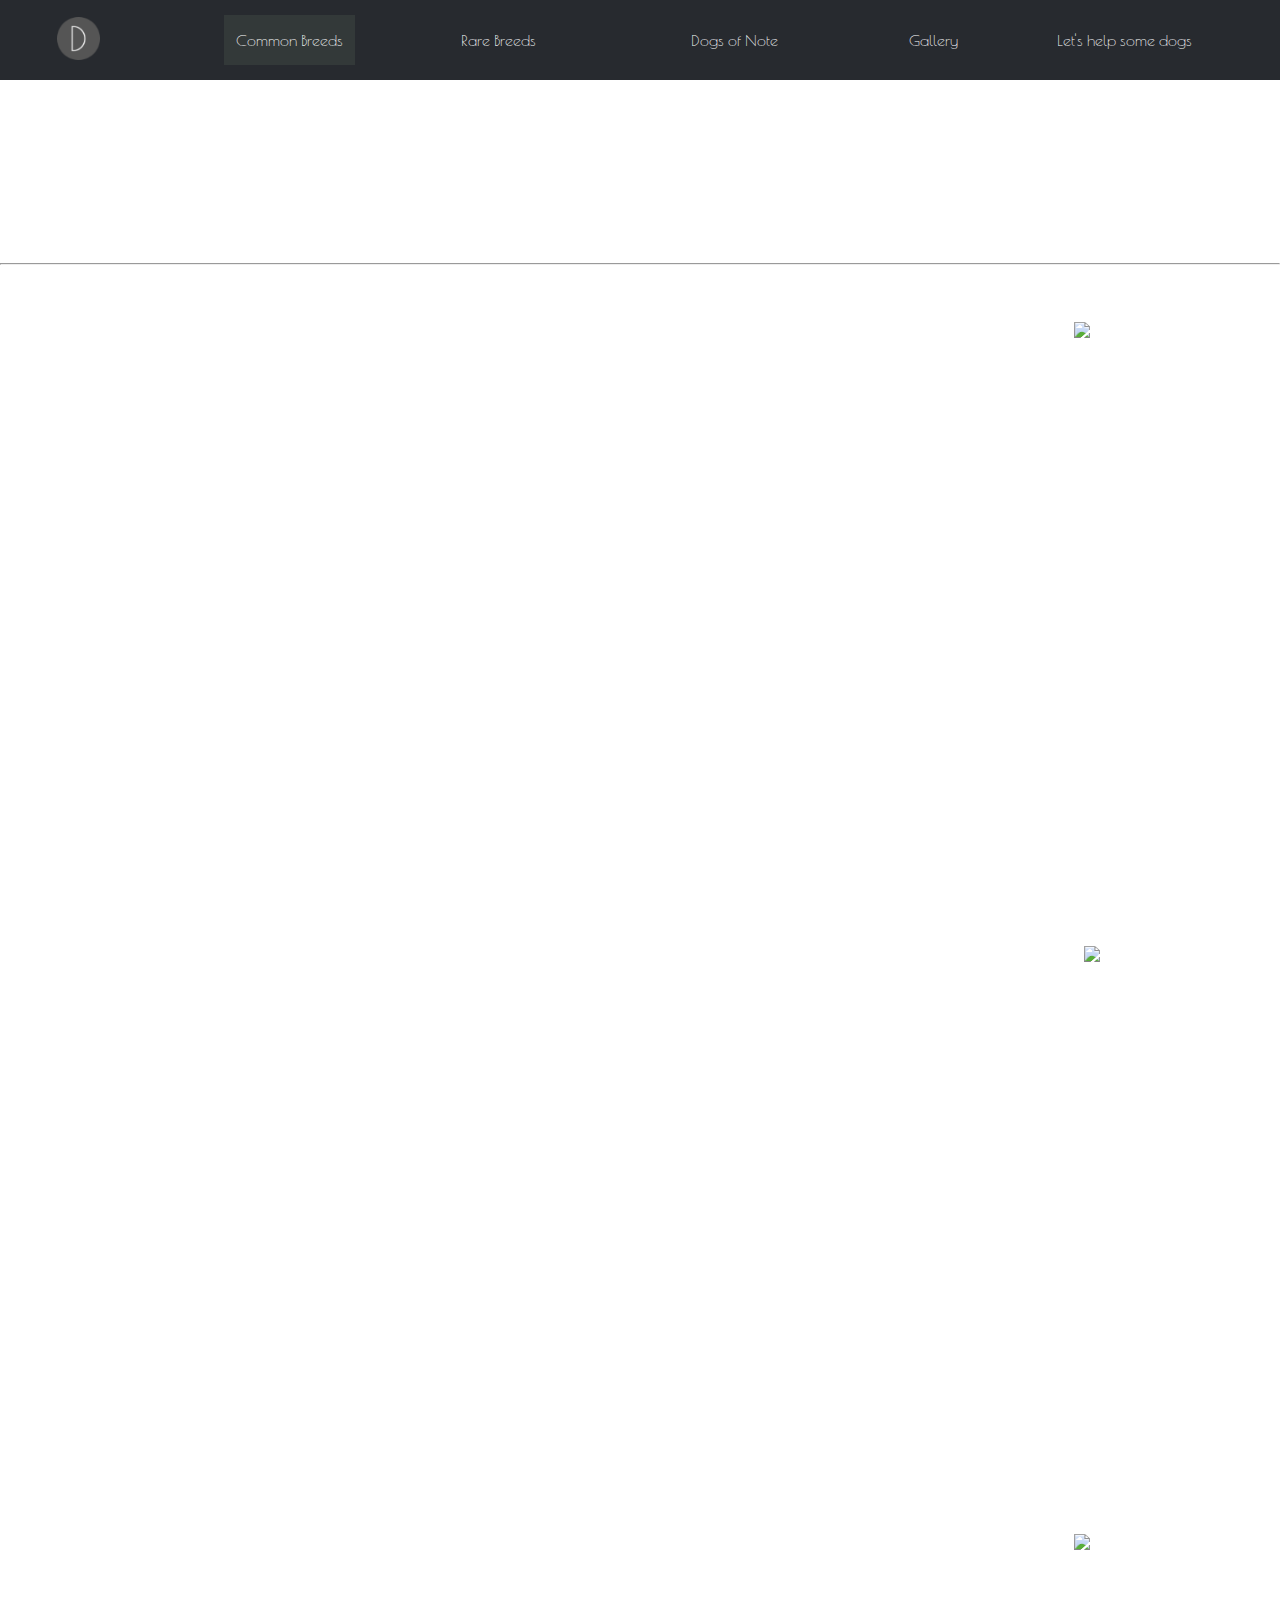
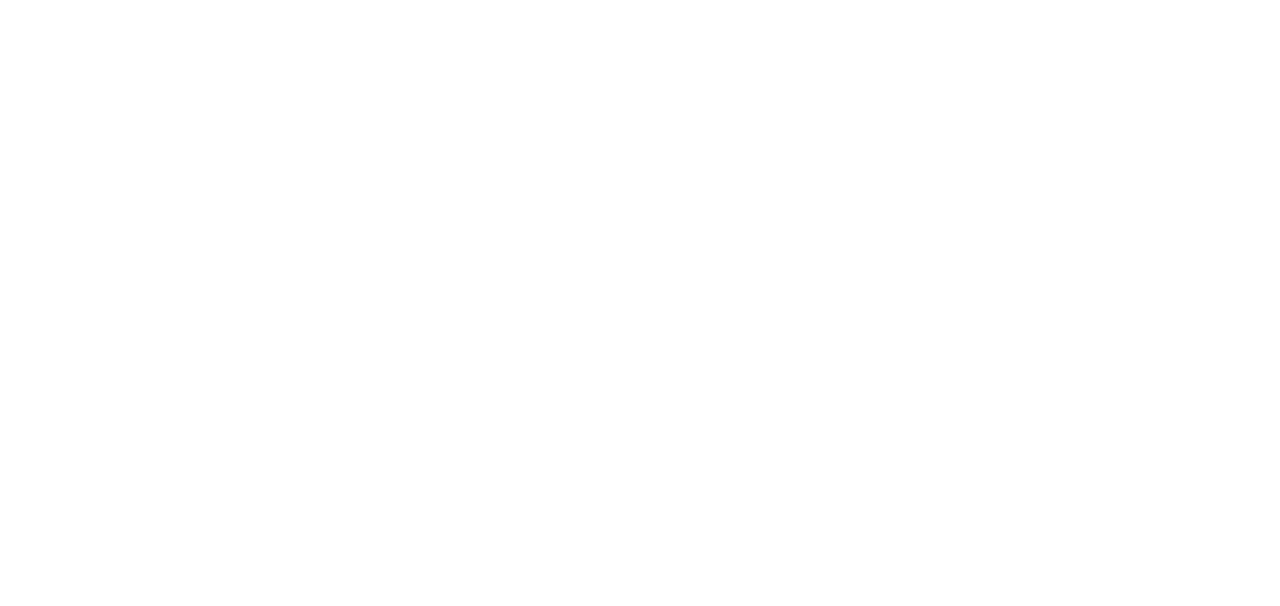
==== Common Breeds.html @ 8efbbf67 "Extracting folder contents" ====
<!DOCTYPE HTML>
<html lang="en">
    <head>
        <meta charset="UTF-8">
        <meta name="viewport" content="width=device-width, initial-scale=1">

        <link rel="preconnect" href="https://fonts.gstatic.com">
        <link href="https://fonts.googleapis.com/css2?family=Poiret+One&display=swap" rel="stylesheet">
        <link href="https://fonts.googleapis.com/css2?family=Nanum+Myeongjo&display=swap" rel="stylesheet">

        <link rel="shortcut icon" href="d.ico">
        <link rel="stylesheet" href="Stylesheet.css">

        <title>Common Breeds of Dogs</title>
    </head>
 
    <body>

        <table class="fold">
            <tr>
                <td><a href="Home Page.html" title="Home Page">
                <img src="d.ico" alt="D" id="homebutton"></a></td>
                <td><a href="Common Breeds.html" class="current" title="Common Breeds" id="commonbutton">Common Breeds</a></td>
                <td><a href="Rare Breeds.html" title="Rare Breeds" id="rarebutton">Rare Breeds</a></td>
                <td><a href="Dogs of Note.html" title="Dogs of Note" id="bestbutton">Dogs of Note</a></td>
                <td><a href="Gallery.html" title="Gallery" id="gallerybutton">Gallery</a></td>
                <td><a href="Help Some Dogs.html" title="Help Dogs" id="helpbutton">Let's help some dogs</a></td>
                
            </tr>
        </table>

        <div>
            <h1 id="heading">Common Breeds</h1>            
        </div>

        <section> 
            <br>
            <br>
            <table class="one">
                <tr>
                    <td><h3>Labrador Retrievers</h3></td> 
                    <td><h3>Cocker Spaniels</h3></td>
                    <td><h3>French Bulldogs</h3></td>
                </tr>

                <tr>
                    <td class="indent" ><a href="#lab" title="Labrador information" style="color:white">Information</a> | <a href="Gallery.html#focusgold" title="More images" style="color:white">Gallery</a></td>
                    <td class="indent" ><a href="#spans" title="Cocker Spaniel information" style="color:white">Information</a> | <a href="Gallery.html#gold" title="More images" style="color:white">Gallery</a></td>
                    <td class="indent" ><a href="#french" title="French Bulldog information" style="color:white">Information</a> | <a href="Gallery.html#paw" title="More images" style="color:white">Gallery</a></td>
            </table>
        </section>

        <br>
        <br>
        <hr>
        
        

        <table class="two">
            <tr>
                <td></td>
                <td></td>
            </tr>
            <tr class="diff-font">
                <td><h2 id="lab">Labrador Retriever</h2>
                    <br>
                    Labrador retrievers were originally bred in the UK as gun dogs in the 1890s, from Canadian fishing dogs. They are 
                    medium sized dogs, weighing around 30 kg, and they come in three main colours: yellow, chocolate/liver, or black. <br>
                    There are two main breeding lines: show and working, and they have differences in appearance. Show dogs are stockier, 
                    with fuller faces and less energetic temperaments. Working lines are leaner with longer faces and require more stimulation. 
                    Both lines are excellent swimmers, helped by their waterproof coats and webbed toes, which also help them in snowier climate.<br>
                    Because of their friendly and calm nature, Labradors are frequently used as therapy dogs, whilst their intelligence and loyalty
                    makes them ideal dogs for use in the Armed Forces and the police. Their biggest health risk is obesity, with over 25% of all 
                    Labradors in the US being classed as overweight. This issue is exacerbated by the fact that they are often motivated by food, 
                    and that they are very happy to be lazier than is good for them. <br>Over 40,000 registrations of Labradors were made with the UK 
                    Kennel Club in 2020.  </td>
                <td><img src="gallery/choclabtea.jpg" alt="Labrador on a chair"></td>
            </tr>
            <tr class="diff-font">
                <td><h2 id="spans">Cocker Spaniel</h2>
                    <br>
                    Cocker Spaniels are small dogs, originally bred as gun dogs to flush the birds into the air. There are two lines to 
                    this breed: English and American. The American line is smaller and with a smaller head, while the English line is 
                    taller and narrower. Within the English line, there is an additional strain of working cockers. The first mention of 
                    reference to this breed is in 14th century writings (written as “spaynels”), and the English line was first recognised
                    by the Kennel Club in 1892. The breed is certainly well-established. <br>
                    Cockers can have a variety of colours, from all black to all white, passing through tricolor on the way. They weigh
                    around 15 kg. Their ears can be long and folded, which makes the breed more prone to ear infections. The average 
                    lifespan of the breed is well over 10 years. <br>
                    In 2020 there were 25,000 registrations of cocker spaniels with the Kennel Club. </td> 
                <td><img src="gallery/spanball.jpg" alt="Black cocker spaniel with a ball"></td>
                
            </tr>
            <tr>
                <td></td>
                <td></td>
            </tr>
            <tr class="diff-font">
                <td><h2 id="french">French Bulldog</h2>
                    <br>
                    French Bulldogs are the result of crossbreeding between toy bulldogs in the UK and local ratters in Paris in the mid 
                    1800s. Pre 1835, these dogs were originally used for blood sports such as bull baiting, but when these games were 
                    outlawed the bulldogs then became companions. Terriers were then added to the breed, bringing with them the long 
                    straight ears. They are stocky and compact and with a mild and friendly personality. According to the American Kennel
                    Club, the breed should be muscular, with a smooth, wrinkly coat, a large head, bat ears, and should weigh around 13 kg.
                    Colours can be brindle, fawn, cream or a combination of the above. <br>Because of the breeding as companions, French
                    bulldogs are very people orientated, which can make them prone to separation anxiety, although it makes them much
                    easier to train. Their short legs make it difficult to get out of bodies of water, so even though they love to swim,
                    they have been known to drown after falling into pools. <br>Because of their huge rise in popularity, selective breeding has caused
                    this breed to be disproportionately affected by some health issues, including airway obstructive syndrome and ear 
                    infections, and their single layer thin coat makes it impossible for them to regulate their temperature – heat 
                    strokes are not uncommon. Their average lifespan is around 10 years. <br>In 2020, there were just under 40,000 French 
                    bulldogs registered with the Kennel Club in the UK. 
                    </td>
                <td><img src="gallery/bullbone.jpg" alt="French bulldog with a bone"></td>
            </tr>
        </table>
        
        <div>
            <a id="previous" href="Home Page.html">Previous</a>
            <a id="next" href="Rare Breeds.html">Next</a>        </div>

        <style>
            img[src="gallery/choclabtea.jpg"] { height: 30em; float: right; padding: 50px;}
            img[src="gallery/spanball.jpg"] { height: 30em; float: right; padding: 70px 30px 70px 60px;}
            img[src="gallery/bullbone.jpg"] { height: 30em; float: right; padding: 50px;}
            #cshead {clear: both;}

            section > article > p {font-size: 15pt}

            #link {color:white; text-decoration: none;}

            body {background-image: url("gallery/jaccob-mckay-V1RsAnPYwMo-unsplash.jpg"); background-repeat: no-repeat; background-attachment: fixed; background-size: cover;
            color: white;}

            
            
        </style>



 </html>
---- Stylesheet.css ----
* {margin: 0px; box-sizing: border-box;}

body {font-family: "Poiret One", cursive;}
tr.diff-font {font-size: 15pt;}

article, section > h2 {padding-left: 1em;}
section > h2 {font-variant: bold;}

ul {font-size: 14pt;}
li.indent {text-indent: 3em; font-style: italics; color: black;}
li.indent:hover {color: rgb(70, 116, 116)}

table.fold {width: 100%; border: none; padding: 0; background: rgb(39, 42, 47); overflow: hidden; border-collapse: collapse;}
td a {display: inline-block; text-align: center; text-decoration: none; color: white;}
td a.current {background: rgb(51, 57, 57);}
td a:hover {text-decoration: underline;}
table.one {width:100%; padding: 0 75px 0 200px;}
table.two {width: 100%; padding: 0 50px 0 50px;}
table.three {width: 100%; padding: 0 75px 0 300px;}

#homebutton {height: 75px; padding: 1em 3.5em 1em 3.5em;}
#commonbutton {padding: 1em 0.75em 1em 0.75em;}
#rarebutton {padding: 1em 3em 1em 3em;}
#bestbutton {padding: 1em 2em 1em 2em;}
#helpbutton {padding: 1em 1em 1em 1em; }
#gallerybutton {padding: 1em 2em 1em 2em;}

#centralimage {width: 100%}


#heading {font:8vw; padding-top: 0.4em; text-align: center;}
#next {color:white; float: right; padding: 3em 5em;}
#previous {color:white; float: left; padding: 3em 5em;}

div {padding: 5px;}
div.main {width: 100%; height: 300px;}
div.footer {clear: both;}
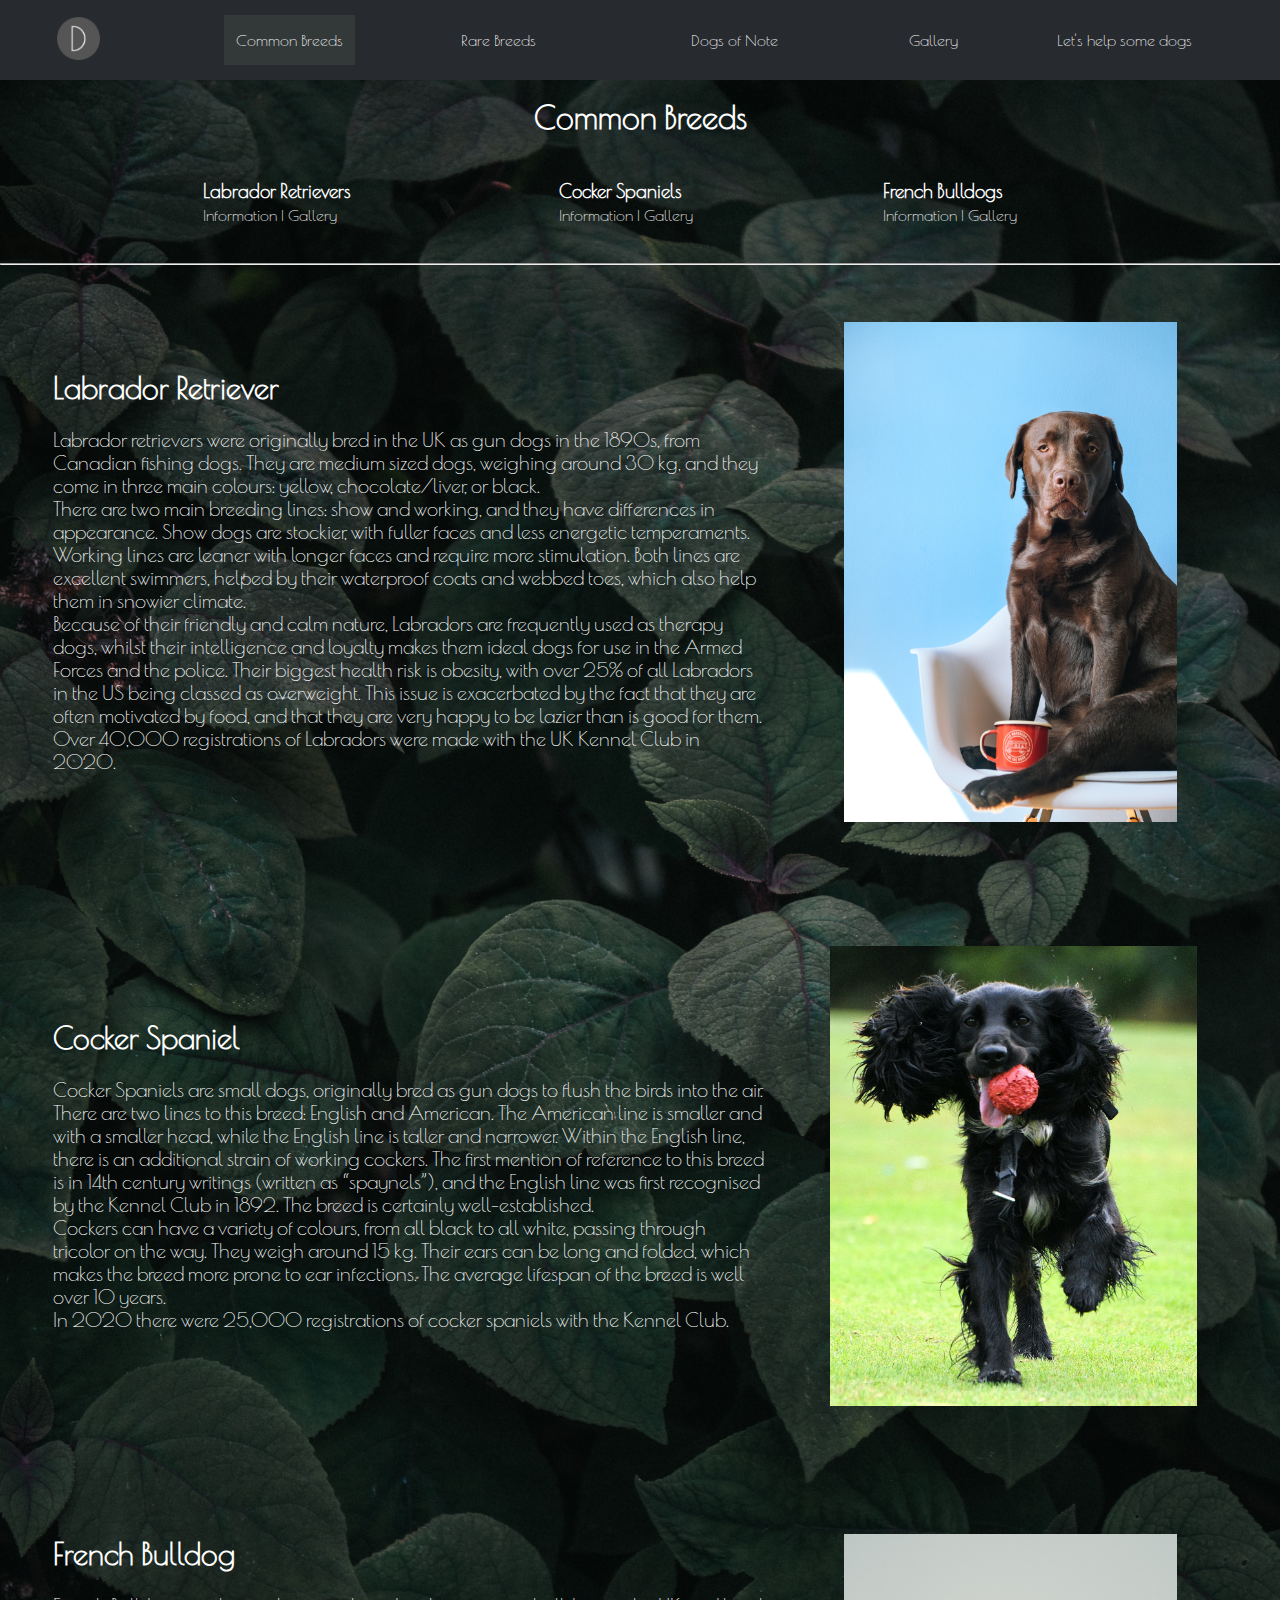
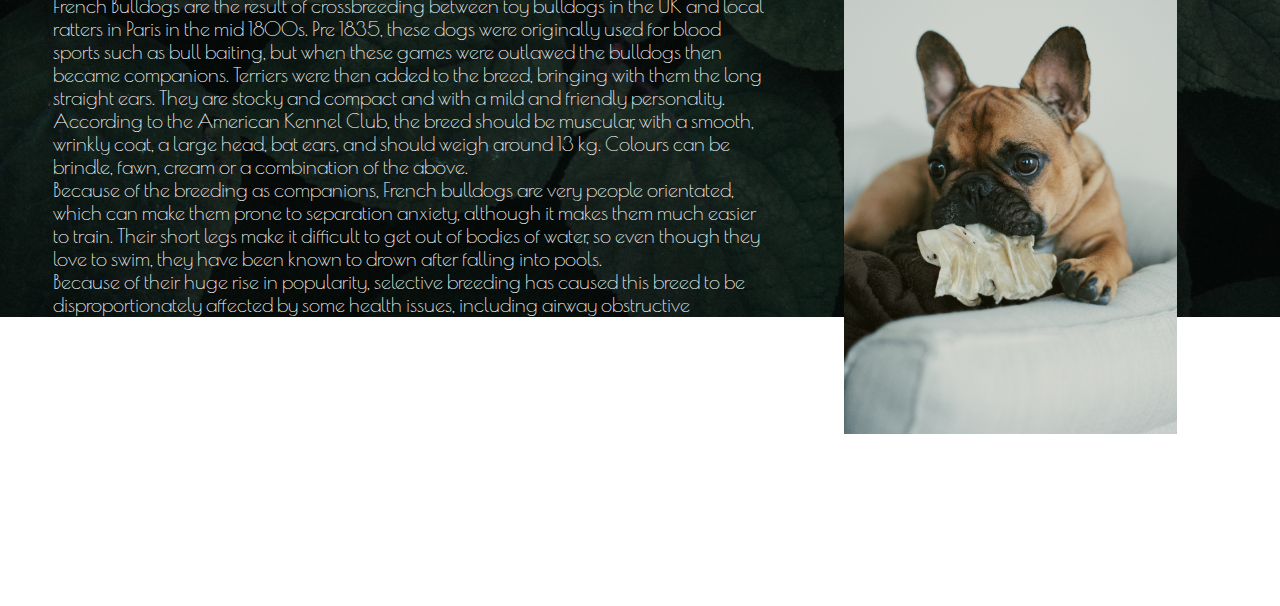
==== commit 671a3594: "aligning code with image extraction" ====
--- a/Common Breeds.html
+++ b/Common Breeds.html
@@ -18,7 +18,7 @@
 
         <table class="fold">
             <tr>
-                <td><a href="Home Page.html" title="Home Page">
+                <td><a href="index.html" title="index">
                 <img src="d.ico" alt="D" id="homebutton"></a></td>
                 <td><a href="Common Breeds.html" class="current" title="Common Breeds" id="commonbutton">Common Breeds</a></td>
                 <td><a href="Rare Breeds.html" title="Rare Breeds" id="rarebutton">Rare Breeds</a></td>
@@ -74,7 +74,7 @@
                     Labradors in the US being classed as overweight. This issue is exacerbated by the fact that they are often motivated by food, 
                     and that they are very happy to be lazier than is good for them. <br>Over 40,000 registrations of Labradors were made with the UK 
                     Kennel Club in 2020.  </td>
-                <td><img src="gallery/choclabtea.jpg" alt="Labrador on a chair"></td>
+                <td><img src="choclabtea.jpg" alt="Labrador on a chair"></td>
             </tr>
             <tr class="diff-font">
                 <td><h2 id="spans">Cocker Spaniel</h2>
@@ -88,7 +88,7 @@
                     around 15 kg. Their ears can be long and folded, which makes the breed more prone to ear infections. The average 
                     lifespan of the breed is well over 10 years. <br>
                     In 2020 there were 25,000 registrations of cocker spaniels with the Kennel Club. </td> 
-                <td><img src="gallery/spanball.jpg" alt="Black cocker spaniel with a ball"></td>
+                <td><img src="spanball.jpg" alt="Black cocker spaniel with a ball"></td>
                 
             </tr>
             <tr>
@@ -112,25 +112,25 @@
                     strokes are not uncommon. Their average lifespan is around 10 years. <br>In 2020, there were just under 40,000 French 
                     bulldogs registered with the Kennel Club in the UK. 
                     </td>
-                <td><img src="gallery/bullbone.jpg" alt="French bulldog with a bone"></td>
+                <td><img src="bullbone.jpg" alt="French bulldog with a bone"></td>
             </tr>
         </table>
         
         <div>
-            <a id="previous" href="Home Page.html">Previous</a>
+            <a id="previous" href="index.html">Previous</a>
             <a id="next" href="Rare Breeds.html">Next</a>        </div>
 
         <style>
-            img[src="gallery/choclabtea.jpg"] { height: 30em; float: right; padding: 50px;}
-            img[src="gallery/spanball.jpg"] { height: 30em; float: right; padding: 70px 30px 70px 60px;}
-            img[src="gallery/bullbone.jpg"] { height: 30em; float: right; padding: 50px;}
+            img[src="choclabtea.jpg"] { height: 30em; float: right; padding: 50px;}
+            img[src="spanball.jpg"] { height: 30em; float: right; padding: 70px 30px 70px 60px;}
+            img[src="bullbone.jpg"] { height: 30em; float: right; padding: 50px;}
             #cshead {clear: both;}
 
             section > article > p {font-size: 15pt}
 
             #link {color:white; text-decoration: none;}
 
-            body {background-image: url("gallery/jaccob-mckay-V1RsAnPYwMo-unsplash.jpg"); background-repeat: no-repeat; background-attachment: fixed; background-size: cover;
+            body {background-image: url("jaccob-mckay-V1RsAnPYwMo-unsplash.jpg"); background-repeat: no-repeat; background-attachment: fixed; background-size: cover;
             color: white;}
 
             
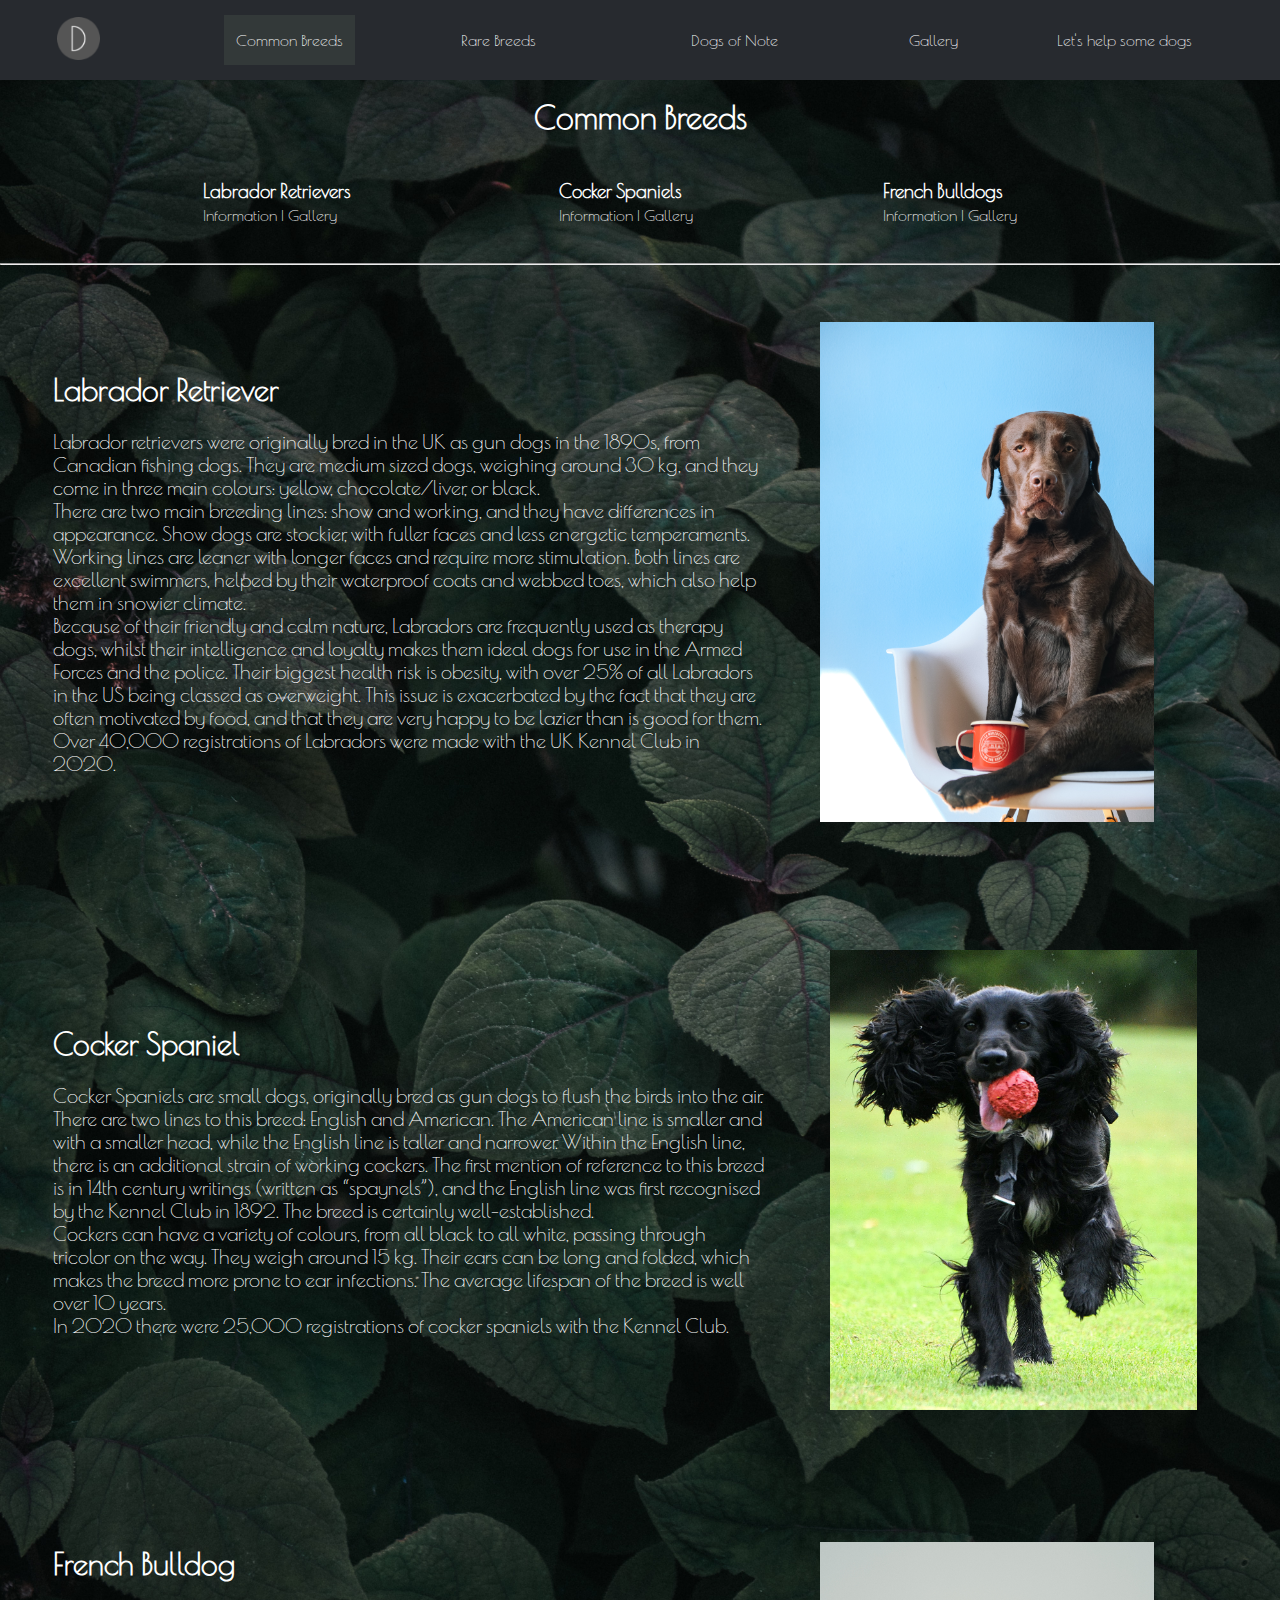
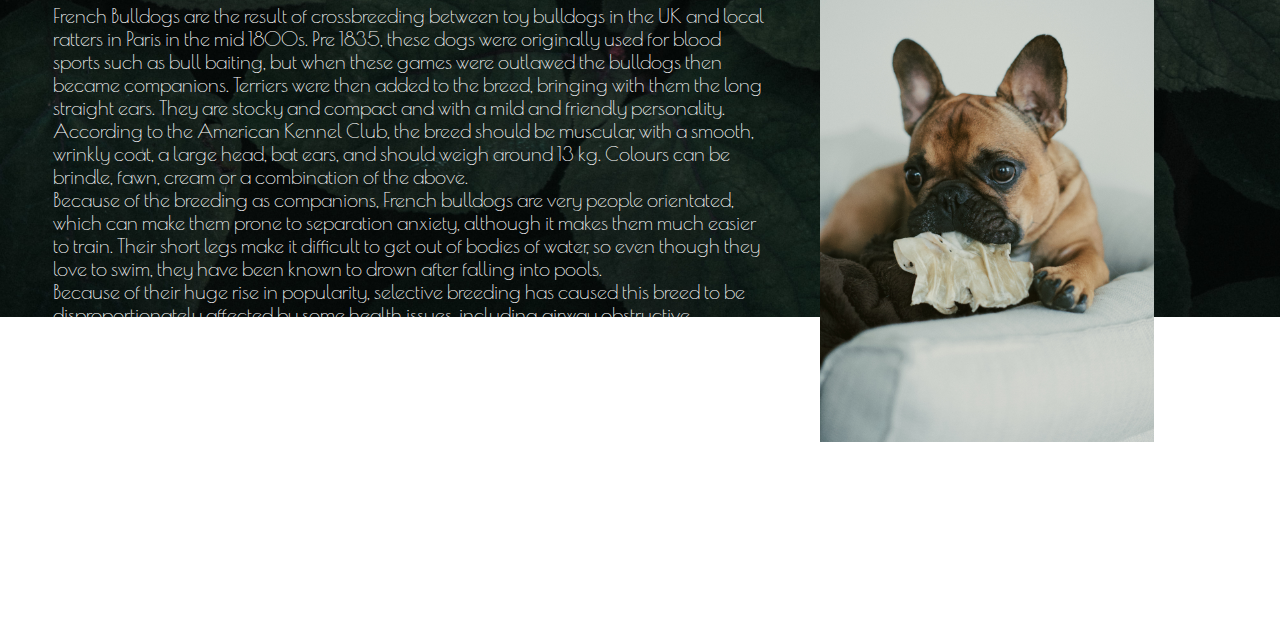
==== commit 7f8b8952: "Linking photos to gallery" ====
--- a/Common Breeds.html
+++ b/Common Breeds.html
@@ -74,7 +74,7 @@
                     Labradors in the US being classed as overweight. This issue is exacerbated by the fact that they are often motivated by food, 
                     and that they are very happy to be lazier than is good for them. <br>Over 40,000 registrations of Labradors were made with the UK 
                     Kennel Club in 2020.  </td>
-                <td><img src="choclabtea.jpg" alt="Labrador on a chair"></td>
+                <td><a href="Gallery.html#focusgold" title="More images" ><img src="choclabtea.jpg" alt="Labrador on a chair"></a></td>
             </tr>
             <tr class="diff-font">
                 <td><h2 id="spans">Cocker Spaniel</h2>
@@ -88,7 +88,7 @@
                     around 15 kg. Their ears can be long and folded, which makes the breed more prone to ear infections. The average 
                     lifespan of the breed is well over 10 years. <br>
                     In 2020 there were 25,000 registrations of cocker spaniels with the Kennel Club. </td> 
-                <td><img src="spanball.jpg" alt="Black cocker spaniel with a ball"></td>
+                <td><a href="Gallery.html#gold" title="More images"><img src="spanball.jpg" alt="Black cocker spaniel with a ball"></a></td>
                 
             </tr>
             <tr>
@@ -112,7 +112,7 @@
                     strokes are not uncommon. Their average lifespan is around 10 years. <br>In 2020, there were just under 40,000 French 
                     bulldogs registered with the Kennel Club in the UK. 
                     </td>
-                <td><img src="bullbone.jpg" alt="French bulldog with a bone"></td>
+                <td><a href="Gallery.html#paw" title="More images"><img src="bullbone.jpg" alt="French bulldog with a bone"></a></td>
             </tr>
         </table>
         
@@ -124,12 +124,6 @@
             img[src="choclabtea.jpg"] { height: 30em; float: right; padding: 50px;}
             img[src="spanball.jpg"] { height: 30em; float: right; padding: 70px 30px 70px 60px;}
             img[src="bullbone.jpg"] { height: 30em; float: right; padding: 50px;}
-            #cshead {clear: both;}
-
-            section > article > p {font-size: 15pt}
-
-            #link {color:white; text-decoration: none;}
-
             body {background-image: url("jaccob-mckay-V1RsAnPYwMo-unsplash.jpg"); background-repeat: no-repeat; background-attachment: fixed; background-size: cover;
             color: white;}
 
